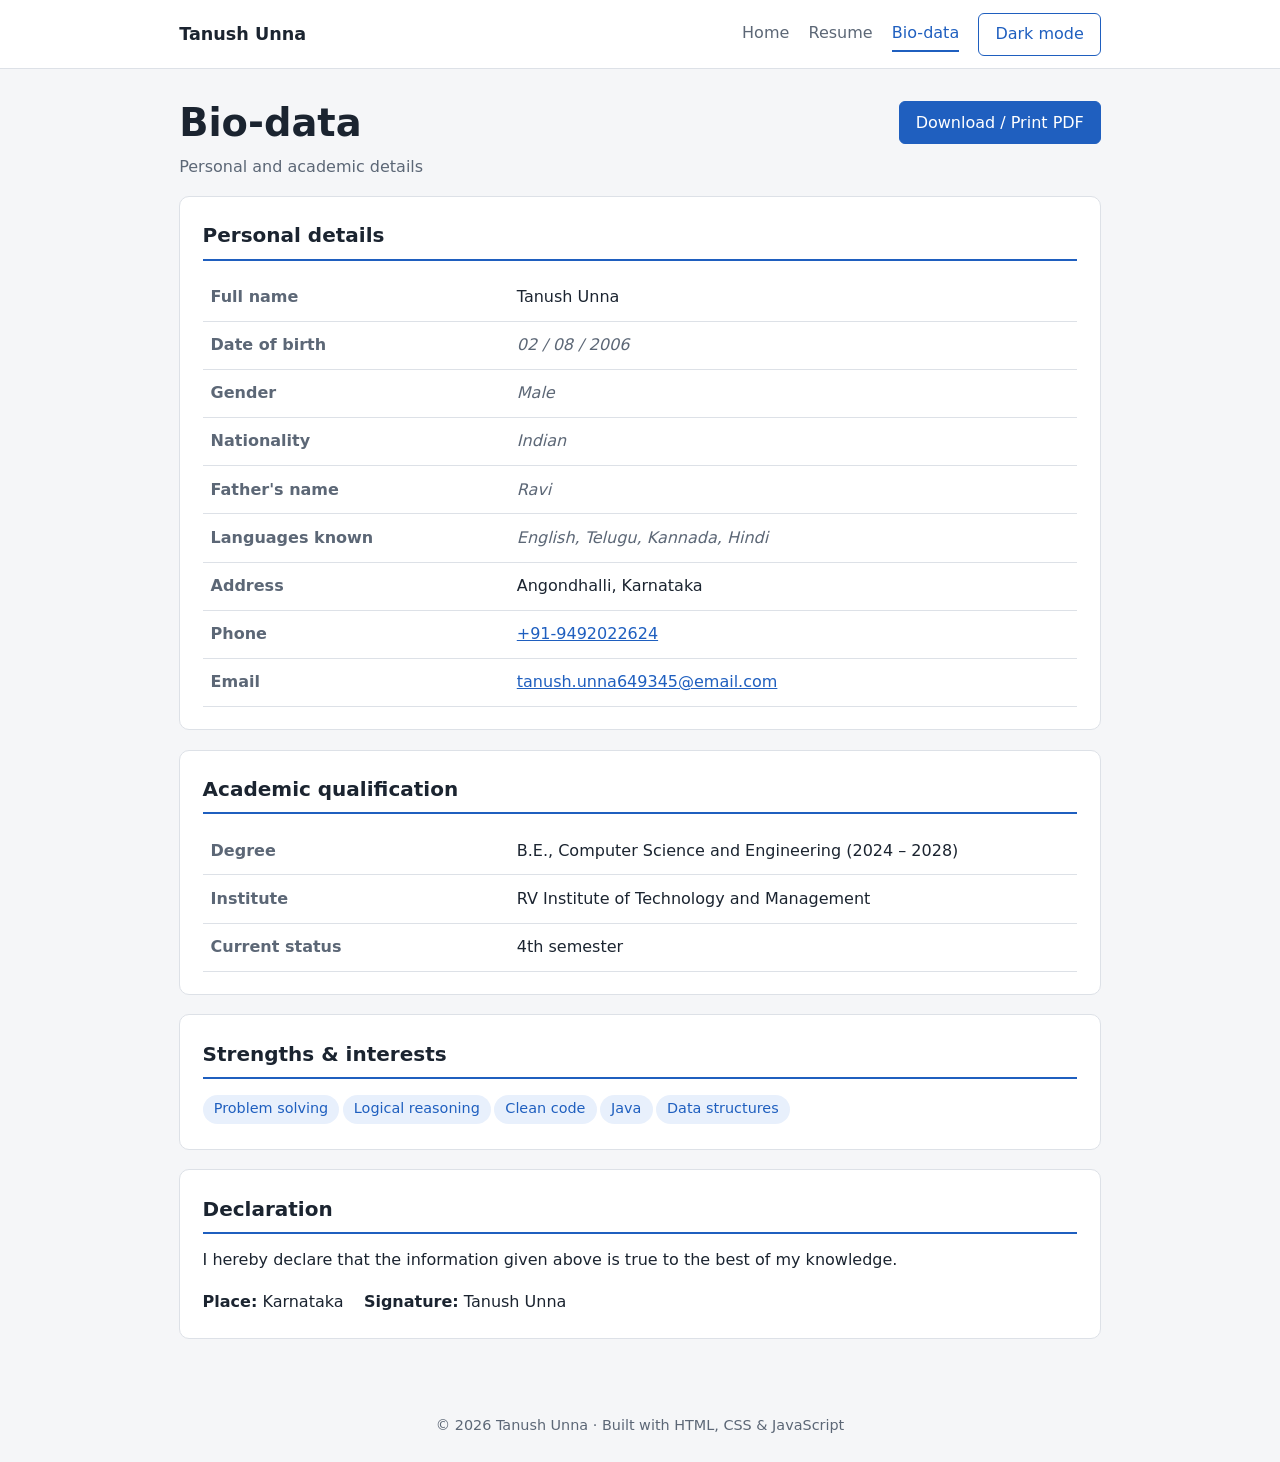
==== biodata.html @ c4299ce5 "Add files via upload" ====
<!DOCTYPE html>
<html lang="en">
<head>
<meta charset="UTF-8"><meta name="viewport" content="width=device-width,initial-scale=1">
<title>Bio-data | Tanush Unna</title><link rel="stylesheet" href="style.css">
</head>
<body><main>
  <div class="row"><h1>Bio-data</h1><div><button data-print>Download / Print PDF</button></div></div>
  <p class="lead">Personal and academic details</p>

  <section class="card"><h2>Personal details</h2>
    <table>
      <tr><th>Full name</th><td>Tanush Unna</td></tr>
      <tr><th>Date of birth</th><td class="todo">02 / 08 / 2006</td></tr>
      <tr><th>Gender</th><td class="todo">Male</td></tr>
      <tr><th>Nationality</th><td class="todo">Indian</td></tr>
      <tr><th>Father's name</th><td class="todo">Ravi</td></tr>
      <tr><th>Languages known</th><td class="todo"> English, Telugu, Kannada, Hindi</td></tr>
      <tr><th>Address</th><td>Angondhalli, Karnataka</td></tr>
      <tr><th>Phone</th><td><a href="tel:+919492022624">+91-9492022624</a></td></tr>
      <tr><th>Email</th><td><a href="mailto:tanush.unna649345@email.com">tanush.unna649345@email.com</a></td></tr>
    </table>
  </section>

  <section class="card"><h2>Academic qualification</h2>
    <table>
      <tr><th>Degree</th><td>B.E., Computer Science and Engineering (2024 – 2028)</td></tr>
      <tr><th>Institute</th><td>RV Institute of Technology and Management</td></tr>
      <tr><th>Current status</th><td>4th semester</td></tr>
    </table>
  </section>

  <section class="card"><h2>Strengths &amp; interests</h2>
    <div class="chips"><span>Problem solving</span><span>Logical reasoning</span><span>Clean code</span><span>Java</span><span>Data structures</span></div>
  </section>

  <section class="card"><h2>Declaration</h2>
    <p>I hereby declare that the information given above is true to the best of my knowledge.</p>
    <p style="margin-top:1rem"><b>Place:</b> Karnataka &nbsp;&nbsp; <b>Signature:</b> Tanush Unna</p>
  </section>
</main><script src="script.js"></script></body>
</html>
---- style.css ----
:root{--bg:#f5f6f8;--card:#fff;--ink:#1b2430;--mute:#5c6776;--line:#dde1e7;--accent:#1f5fbf;--soft:#e8f0fc}
[data-theme=dark]{--bg:#0f141b;--card:#171e28;--ink:#e8ecf1;--mute:#9aa6b5;--line:#2a3441;--accent:#6aa5ff;--soft:#1c2a40}
*{box-sizing:border-box;margin:0}
body{font:16px/1.65 "Segoe UI",system-ui,sans-serif;background:var(--bg);color:var(--ink);transition:.2s}
a{color:var(--accent)}
header{position:sticky;top:0;z-index:9;background:var(--card);border-bottom:1px solid var(--line)}
nav{max-width:960px;margin:auto;padding:.8rem 1.2rem;display:flex;align-items:center;gap:1.2rem;flex-wrap:wrap}
nav b{margin-right:auto;font-size:1.1rem}
nav a{text-decoration:none;color:var(--mute);padding:.2rem 0;border-bottom:2px solid transparent}
nav a:hover,nav a.on{color:var(--accent);border-color:var(--accent)}
button{font:inherit;cursor:pointer;border:1px solid var(--accent);background:var(--accent);color:#fff;padding:.45rem 1rem;border-radius:6px}
button.ghost{background:none;color:var(--accent)}
main{max-width:960px;margin:auto;padding:2rem 1.2rem}
.hero{display:grid;grid-template-columns:auto 1fr;gap:2rem;align-items:center;padding:2rem 0}
.avatar{width:130px;height:130px;border-radius:50%;background:var(--accent);color:#fff;display:grid;place-items:center;font-size:2.8rem;font-weight:700}
h1{font-size:2.4rem;line-height:1.15}
h2{font-size:1.25rem;margin-bottom:.8rem;padding-bottom:.4rem;border-bottom:2px solid var(--accent)}
h3{font-size:1.02rem}
.lead{color:var(--mute);margin:.5rem 0 1rem}
.card{background:var(--card);border:1px solid var(--line);border-radius:10px;padding:1.4rem;margin-bottom:1.2rem}
.grid{display:grid;grid-template-columns:repeat(auto-fit,minmax(200px,1fr));gap:1rem}
.stat{background:var(--soft);border-radius:8px;padding:1rem}
.stat b{display:block;font-size:1.5rem;color:var(--accent)}
.chips span{display:inline-block;background:var(--soft);color:var(--accent);padding:.15rem .7rem;border-radius:99px;margin:.2rem .2rem .2rem 0;font-size:.9rem}
ul{padding-left:1.2rem}li{margin:.25rem 0}
.row{display:flex;justify-content:space-between;gap:1rem;flex-wrap:wrap}
.row small{color:var(--mute)}
table{width:100%;border-collapse:collapse}
th,td{text-align:left;padding:.65rem .5rem;border-bottom:1px solid var(--line)}
th{width:35%;color:var(--mute);font-weight:600}
.todo{color:var(--mute);font-style:italic}
footer{text-align:center;color:var(--mute);padding:1.5rem;font-size:.9rem}
@media(max-width:600px){.hero{grid-template-columns:1fr;text-align:center}.avatar{margin:auto}h1{font-size:1.9rem}}
@media print{header,footer,button{display:none}body{background:#fff;color:#000}.card{border:0;padding:0}}
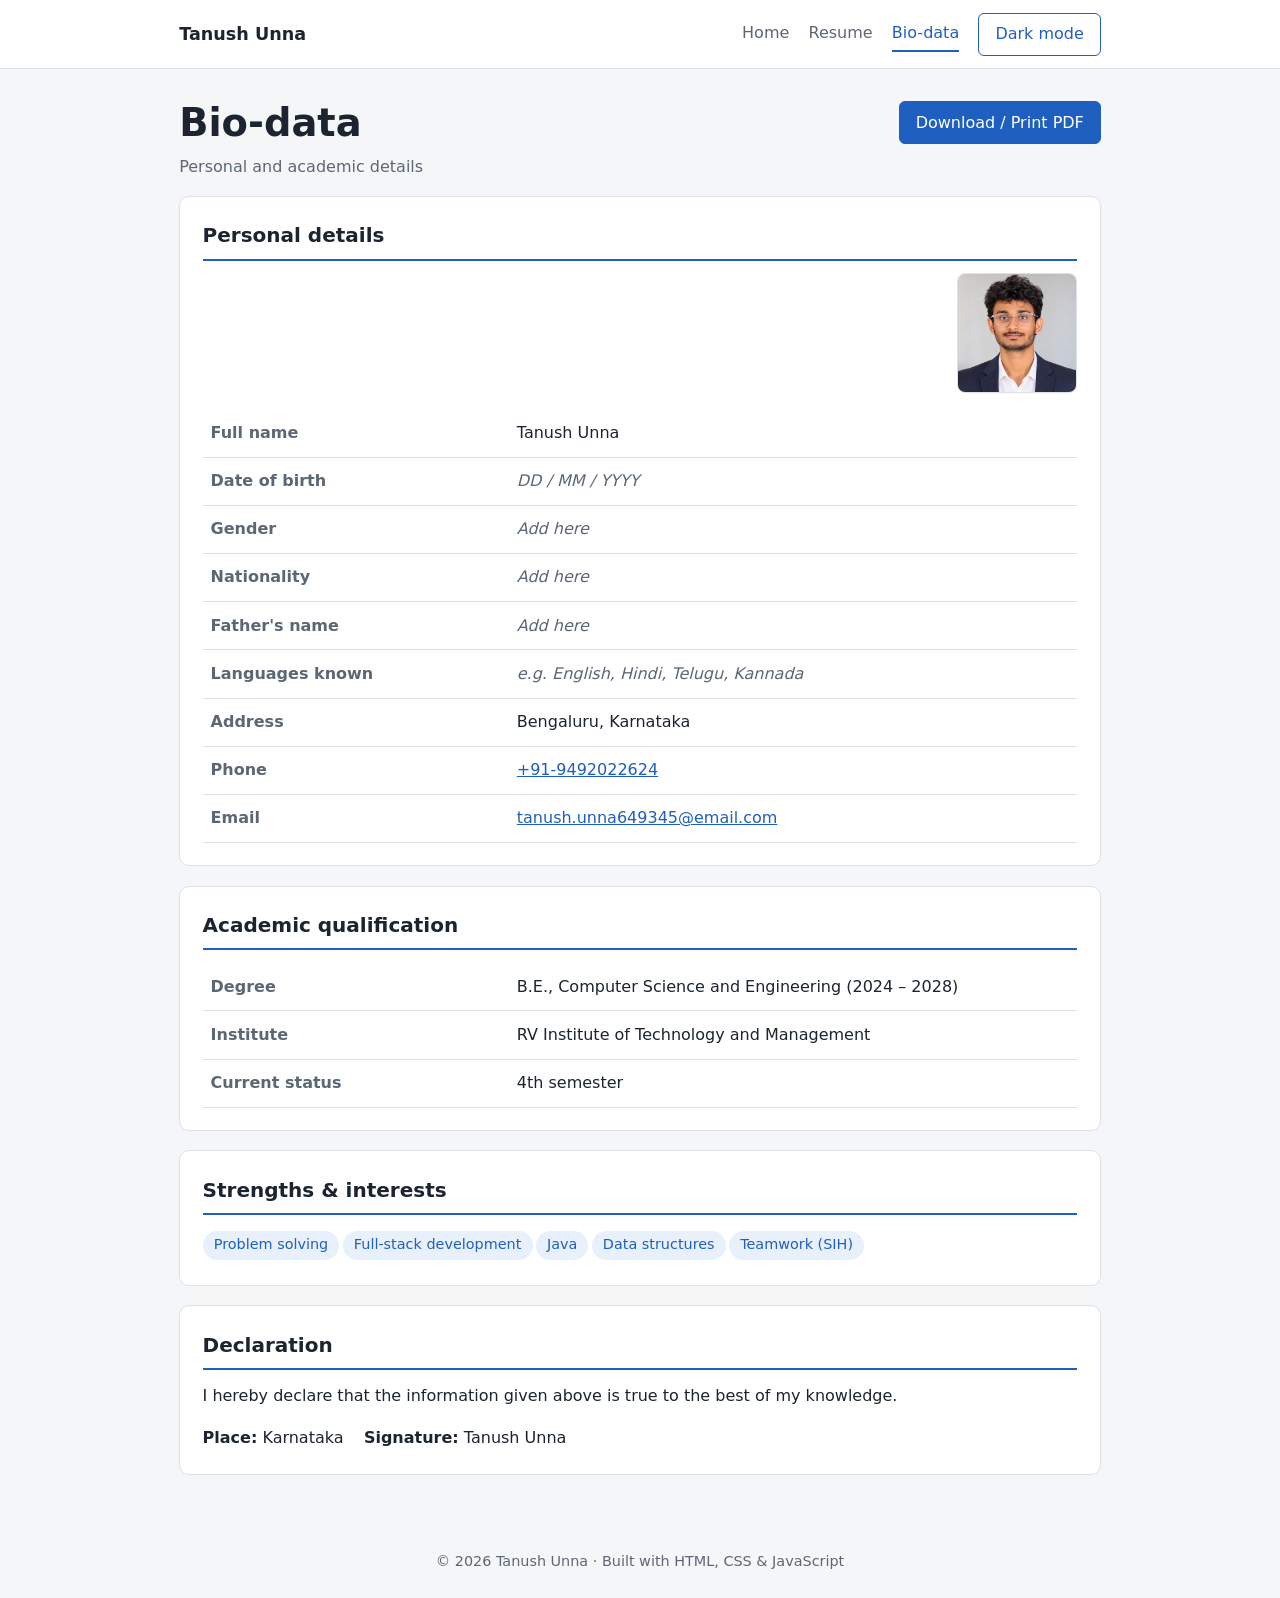
==== commit 848e8093: "Add files via upload" ====
--- a/biodata.html
+++ b/biodata.html
@@ -9,14 +9,15 @@
   <p class="lead">Personal and academic details</p>
 
   <section class="card"><h2>Personal details</h2>
+    <img class="photo" src="photo.jpg" alt="Tanush Unna">
     <table>
       <tr><th>Full name</th><td>Tanush Unna</td></tr>
-      <tr><th>Date of birth</th><td class="todo">02 / 08 / 2006</td></tr>
-      <tr><th>Gender</th><td class="todo">Male</td></tr>
-      <tr><th>Nationality</th><td class="todo">Indian</td></tr>
-      <tr><th>Father's name</th><td class="todo">Ravi</td></tr>
-      <tr><th>Languages known</th><td class="todo"> English, Telugu, Kannada, Hindi</td></tr>
-      <tr><th>Address</th><td>Angondhalli, Karnataka</td></tr>
+      <tr><th>Date of birth</th><td class="todo">DD / MM / YYYY</td></tr>
+      <tr><th>Gender</th><td class="todo">Add here</td></tr>
+      <tr><th>Nationality</th><td class="todo">Add here</td></tr>
+      <tr><th>Father's name</th><td class="todo">Add here</td></tr>
+      <tr><th>Languages known</th><td class="todo">e.g. English, Hindi, Telugu, Kannada</td></tr>
+      <tr><th>Address</th><td>Bengaluru, Karnataka</td></tr>
       <tr><th>Phone</th><td><a href="tel:+919492022624">+91-9492022624</a></td></tr>
       <tr><th>Email</th><td><a href="mailto:tanush.unna649345@email.com">tanush.unna649345@email.com</a></td></tr>
     </table>
@@ -31,7 +32,7 @@
   </section>
 
   <section class="card"><h2>Strengths &amp; interests</h2>
-    <div class="chips"><span>Problem solving</span><span>Logical reasoning</span><span>Clean code</span><span>Java</span><span>Data structures</span></div>
+    <div class="chips"><span>Problem solving</span><span>Full-stack development</span><span>Java</span><span>Data structures</span><span>Teamwork (SIH)</span></div>
   </section>
 
   <section class="card"><h2>Declaration</h2>
--- a/style.css
+++ b/style.css
@@ -32,3 +32,6 @@
 footer{text-align:center;color:var(--mute);padding:1.5rem;font-size:.9rem}
 @media(max-width:600px){.hero{grid-template-columns:1fr;text-align:center}.avatar{margin:auto}h1{font-size:1.9rem}}
 @media print{header,footer,button{display:none}body{background:#fff;color:#000}.card{border:0;padding:0}}
+img.avatar{object-fit:cover;border:4px solid var(--card);box-shadow:0 0 0 3px var(--accent)}
+.photo{float:right;width:120px;height:120px;border-radius:8px;object-fit:cover;margin:0 0 1rem 1rem;border:1px solid var(--line)}
+a.btn{text-decoration:none}
